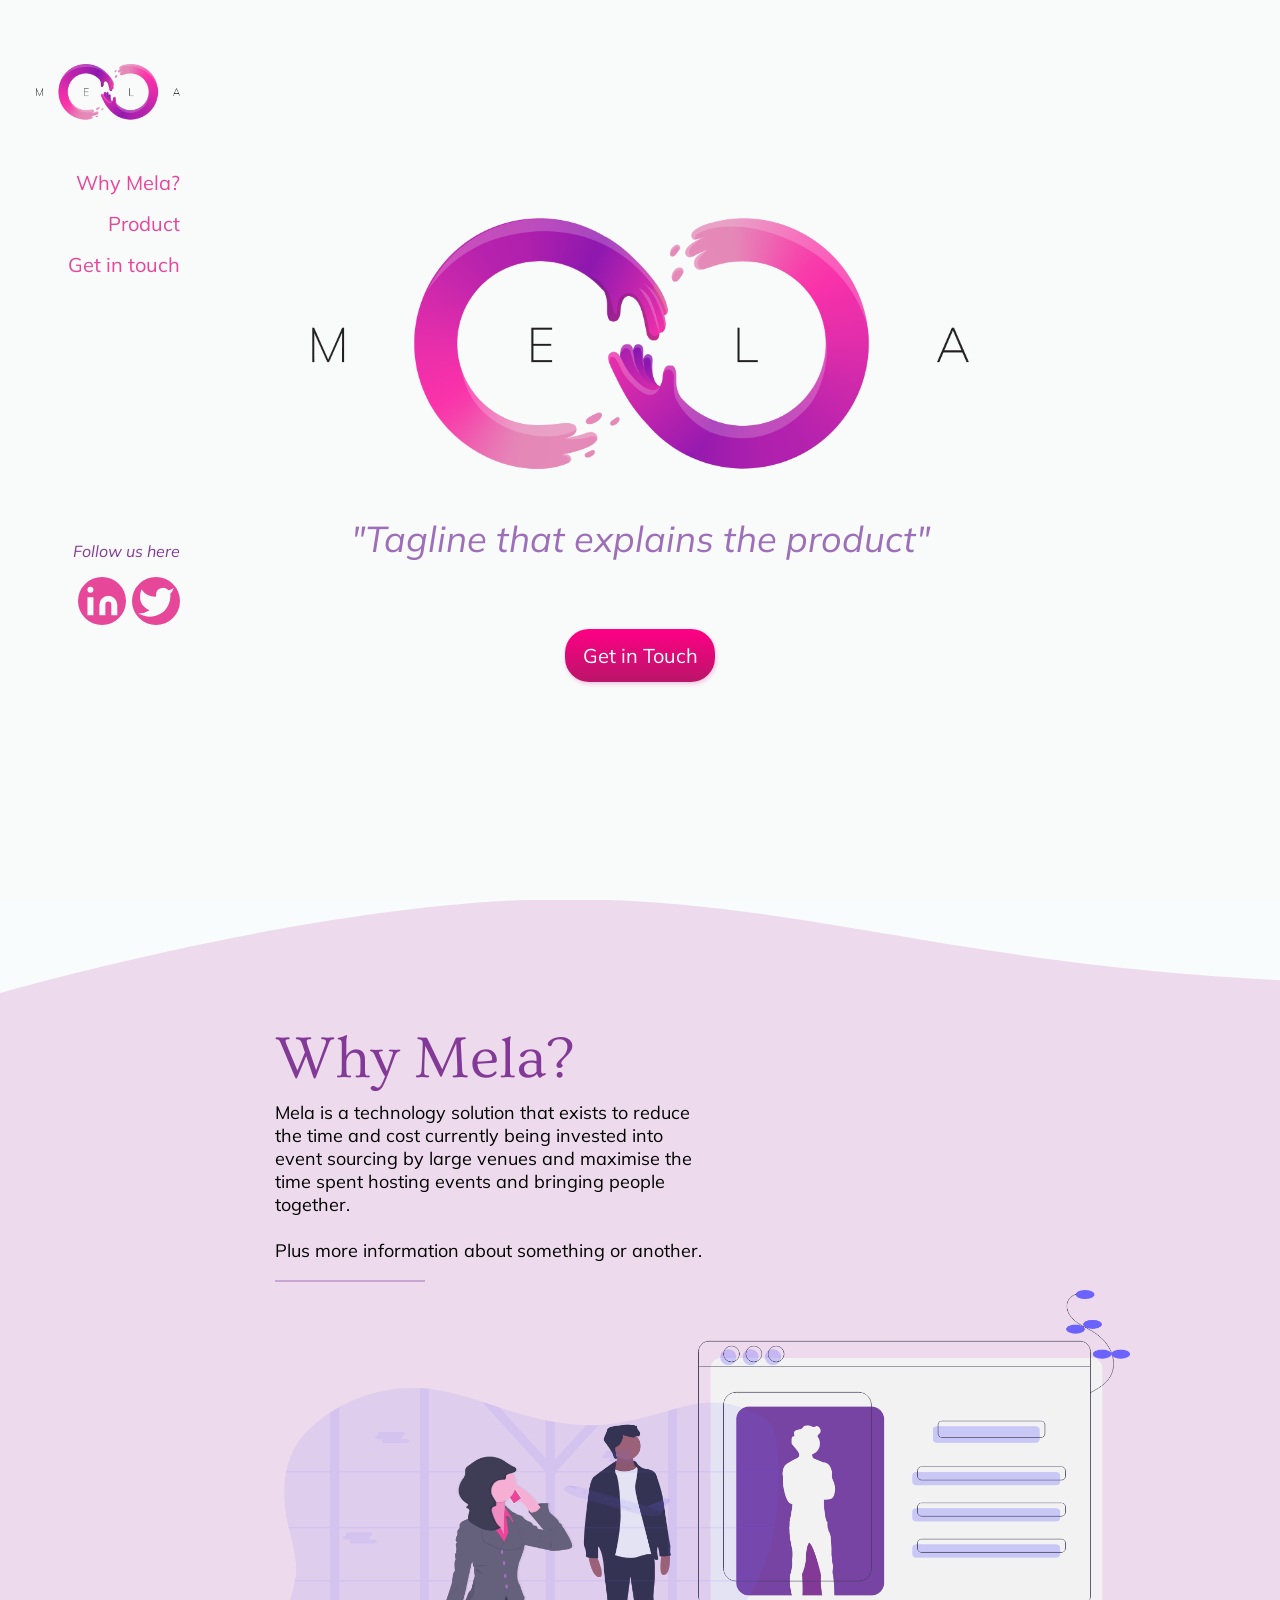
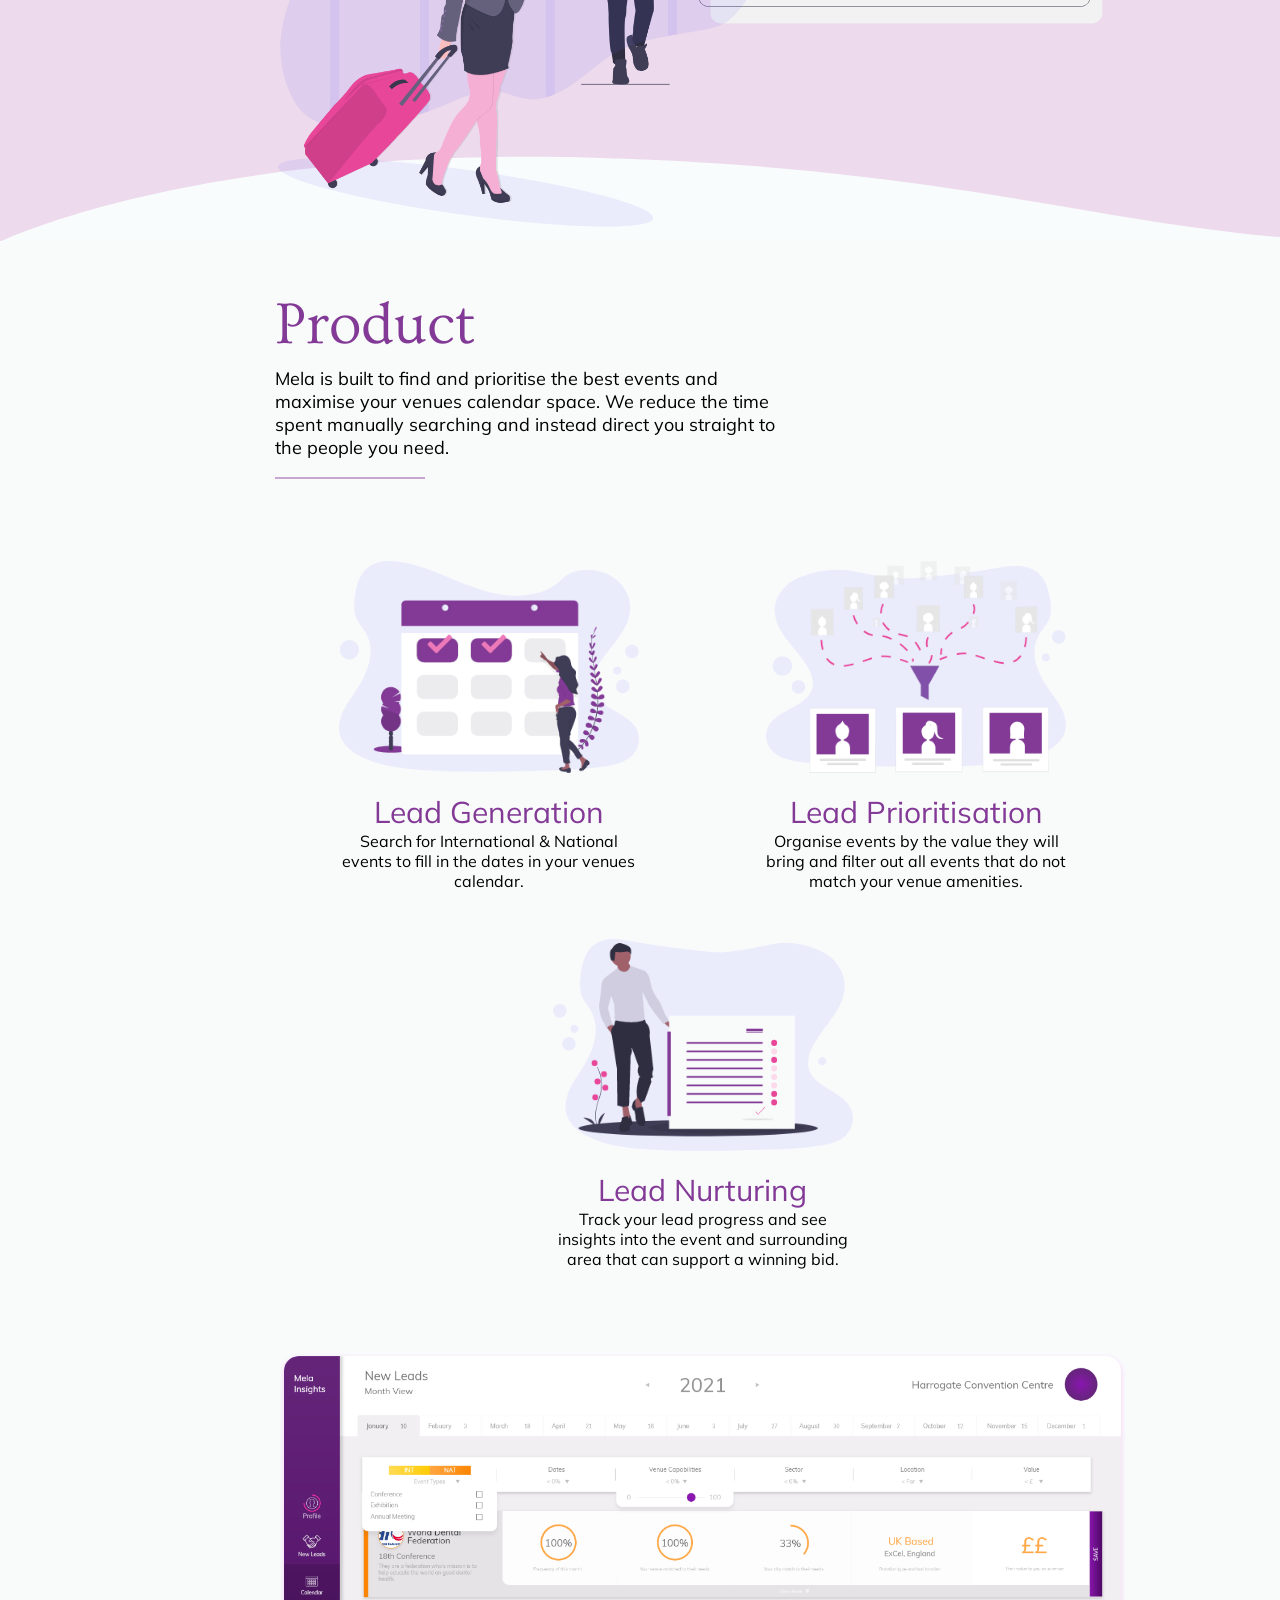
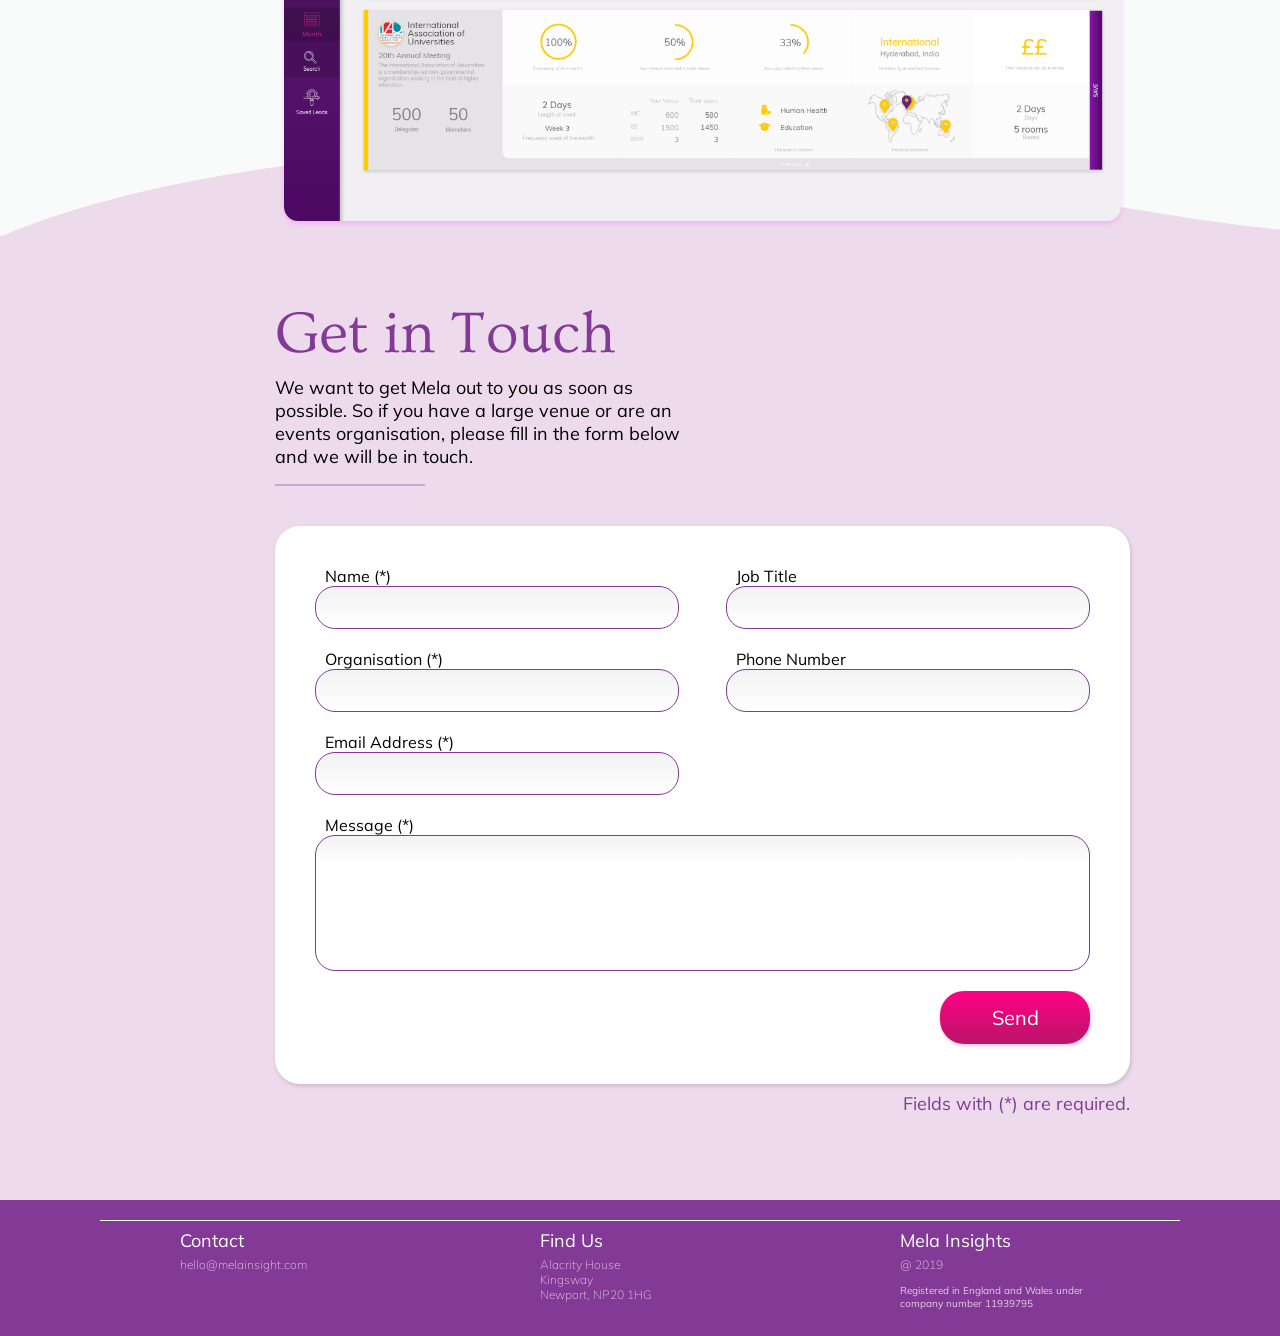
==== landing-v1/index.html @ 6fd34c0c "New Version" ====
<!doctype html>

<html lang="en">
<head>
  <meta charset="utf-8">
  <meta name="viewport" content="width=device-width, initial-scale=1.0">
  <title>Mela</title>
  <link href="https://fonts.googleapis.com/css?family=Muli|Ovo&display=swap" rel="stylesheet">
  <link rel="stylesheet" href="styles/styles.css">
  <!-- Change favicon to a more fitting icon -->
  <link rel="icon" href="images/logo-colour.png">
</head>

<body class="borderbox">
  
  <!-- Navbar -->
  <span id="openNav" onclick="openNav()">&#9776;</span>
  <span id="closeNav" onclick="closeNav()">&times;</span>

  <div id="navbar" class="borderbox">
    <img src="images/logo-colour.png" id="logo-link" />
    <div id="navigation">
      <a id="about-link" href="#">Why Mela?</a>
      <a id="product-link" href="#">Product</a>
      <a id="contact-nav-link" class="contact-link" href="#">Get in touch</a>
    </div>
    <div class='secondary-links'>
      <p>Follow us here</p>
      <div class="social-links">
        <a href="https://www.linkedin.com/company/melainsights/" target="_blank">
          <img src="images/SVG/linkedin.svg" class='social' />
        </a>
        <a href="https://twitter.com/Mela_Insights" target="_blank">
          <img src="images/SVG/twitter.svg" class='social' />
        </a>
      </div>
    </div>
    
    <div id="selector"></div>
  </div>

  <!-- Content -->
  <div id="content" class="container">
    <div id="landing-page">
      <img
        class="landing-page-logo"
        src="images/logo-colour.png"
        alt="Mela's logo"
      />
      <p>"Tagline that explains the product"</p>
      <!-- Call to Action -->
      <button id='cta' class="contact-link">Get in Touch</button>
    </div>

    <!-- About Section -->
    <div id="about" class="container borderbox">
      <div class="wave"></div>
      <div>
        <h2>Why Mela?</h2>
        <p>
          Mela is a technology solution that exists to reduce the time and cost currently being invested into
            event sourcing by large venues and maximise the time spent hosting events and bringing people together.
          <br><br>
          Plus more information about something or another.
        </p>
        <hr align="left" noshade="noshade">
      </div>
      <div class="img-container">
        <img 
        src="images/hero.png"
        alt="Image of business people"
        />
      </div>
    </div>

    <!-- Product Section -->
    <div id="product">
      <div class="wave2"></div>
      <h2>Product</h2>
      <p>
        Mela is built to find and prioritise the best events and maximise your venues calendar space.
         We reduce the time spent manually searching and instead direct you straight to the people you need.
      </p>
      <hr align="left" noshade="noshade">
      <div class="features-list">
        <div class="feature">
          <img
            src="images/lead-generation.png"
            alt="Lead Generation"
            width="300px"
          >
          <div class="primary">
            Lead Generation
          </div>
          <div class="secondary">
            Search for International & National events to fill in the dates in your venues calendar.
          </div>
        </div>
        <div class="feature">
          <img
            src="images/lead-prioritisation.png"
            alt="Lead Prioritisation"
            width="300px"
          >
          <div class="primary">
            Lead Prioritisation
          </div>
          <div class="secondary">
            Organise events by the value they will bring and filter out all events that do not match your
              venue amenities.
          </div>
        </div>
        <div class="feature">
          <img
            src="images/lead-nurturing.png"
            alt="Lead Nurturing"
            width="300px"
          >
          <div class="primary">
            Lead Nurturing
          </div>
          <div class="secondary">
            Track your lead progress and see insights into the event and surrounding area that can support
              a winning bid.
          </div>
        </div>
      </div>
      <img src="images/screenshot.png" class="screenshot">
    </div>

    <!-- Contact Section -->
    <div id="contact">
      <div class='bg-color'></div>
      <h2>Get in Touch</h2>
      <p>
        We want to get Mela out to you as soon as possible. So if you have a large venue or are an events 
        organisation, please fill in the form below and we will be in touch.
      </p>
      <hr align="left" noshade="noshade">
      <div class='form-container'>
        <form class='borderbox'>
          <!-- For a half input, use "section", for two in a row wrap in "row" -->
          <div class='row'>
            <div class="section">
              <label>Name (*)</label>
              <input class="borderbox" required>
            </div>
            <div class="job-section section">
              <label>Job Title</label>
              <input class="borderbox">
            </div>
          </div>
          
          <div class='row'>
            <div class="section">
              <label>Organisation (*)</label>
              <input class="borderbox" required>
            </div>
            <div class="phone-section section">
              <label>Phone Number</label>
              <input class="borderbox">
            </div>
          </div>
  
          <div class="section">
            <label>Email Address (*)</label>
            <input class="borderbox" required>
          </div>
  
          <label>Message (*)</label>
          <textarea class="borderbox" rows="6" required></textarea>
          <div>
            <button>Send</button>
          </div>
        </form>
        <p>Fields with (*) are required.</p>
      </div>
    </div>
  </div>

  <!-- Footer -->
  <div id="footer">
    <div id="footer-content">
      <div class="section">
          <p class="primary">Contact</p>
          <p class="secondary">
            hello@melainsight.com
          </p>
        </div>
        <div class="section">
          <p class="primary">Find Us</p>
          <p class="secondary">
            Alacrity House<br>
            Kingsway<br>
            Newport, NP20 1HG
          </p>
        </div>
        <div class="section">
          <p class="primary">Mela Insights</p>
          <p class="secondary">@ 2019</p>
          <p class="registration">Registered in England and Wales under company number 11939795</p>
        </div>
    </div>
  </div>
  
<!-- Script -->
  <script src="scripts/script.js"></script>
</body>
</html>
---- landing-v1/styles/styles.css ----
/* ::-webkit-scrollbar {
  display: none;
} */

@media all  {
  .borderbox {
    -webkit-box-sizing: border-box; /* Safari/Chrome, other WebKit */
    -moz-box-sizing: border-box;    /* Firefox, other Gecko */
    box-sizing: border-box;         /* Opera/IE 8+ */
  }
  button {
    color: #ffffff;
    cursor: pointer;
    font-family: 'Muli', sans-serif;
    font-size: 18px;
    width: 127px;
    padding: 16px;
    padding-left: 0px;
    padding-right: 0px;
    border: none;
    border-radius: 24px;
    background: linear-gradient(180deg, rgba(255,0,132,1) 0%, rgba(186,21,105,1) 100%);
    box-shadow: 1px 2px 4px rgba(232,70,153,0.3);
  }
    button:focus {
      outline:0;
    }

  .wave {
    position: absolute;
    background-color: #EDDAEC;
    z-index: -10;
    left: -32px;
    right: -32px;
    top: 0;
    bottom: 0;
  }
  .wave::after {
    content: "";
    position: absolute;
    top: -1px;
    left: 0;
    width: 100%;
    height: 3%;
    background: url(../images/SVG/wave1-flip.svg);
    background-repeat: no-repeat;
    background-size: cover;
  }

  .wave2 {
    position: absolute;
    z-index: -10;
    left: -32px;
    right: -32px;
    top: 0;
    bottom: 0;
  }
  .wave2::before {
    content: "";
    position: absolute;
    bottom: -1px;
    left: 0;
    width: 100%;
    height: 6%;
    background: url(../images/SVG/wave2.svg);
    background-repeat: no-repeat;
    background-size: cover;
  }

  html {
    flex-grow: 1;
    overflow-x: hidden;
  }

  body {
    display: flex;
    flex-direction: column;
    position: relative;
    flex-grow: 1;
    margin: 0;
    font-family: 'Muli', sans-serif;
    background-color: #F9FBFB;
    overflow-x: hidden
  }

  .container {
    display: flex;
    flex-grow: 1;
  }

  #content {
    flex-direction: column;
    padding-left: 32px;
    padding-right: 32px;
  }
    #content h2 {
      font-family: 'Ovo', serif;
      margin: 0px;
      font-size: 48px;
      font-weight: 100;
      color: #823A96;
    }

  /* ---------- Navbar ---------- */
  #openNav {
    position: fixed;
    z-index: 1;
    z-index: 10;
    top: 20px;
    left: 20px;
    font-size: 50px;
    cursor: pointer;
    color: #E84699;
    visibility: visible;
  }
  #closeNav {
    position: fixed;
    z-index: 1;
    top: 20px;
    left: 270px;
    font-size: 60px;
    cursor: pointer;
    color: #e84699;
    visibility: hidden;
  }
  #navbar {
    display: flex;
    position: fixed;
    flex-direction: column;
    align-items: flex-end;
    height: 100%;
    padding-top: 50px;
    width: 0;
    z-index: 1;
    background-color: #FBDBEB;
    overflow-x: hidden;
    transition: 0.3s;
  }
    #navbar #logo-link {
      width: 80%;
      padding-right: 30px;
      cursor: pointer;
    }
    #navbar .secondary-links {
      display: flex;
      flex-grow: 1;
      padding-right: 30px;
      flex-direction: column;
      align-items: flex-end;
      justify-content: center;
    }
      #navbar .secondary-links p {
        color: #823A96;
        font-style: italic;
      }
      #navbar .secondary-links .social-links {
        display: flex;
        flex-direction: row;
        justify-content: space-around;
      }
      #navbar .secondary-links .social-links .social {
        margin-bottom: 18px;
        margin-left: 6px;
        width: 48px;
      }
    #navbar #navigation {
      margin-top: 48px;
      display: flex;
      flex-direction: column;
      align-items: flex-end;
    }
      #navbar #navigation a {
        text-decoration: none;
        margin-bottom: 24px;
        padding-right: 24px;
        font-size: 24px;
        color: #E84699;
      }
  
  /* ---------- Landing Page ----------- */

  #landing-page {
    position: relative;
    min-height: 100vh;
    flex-direction: column;
    display: flex;
    justify-content: center;
    align-items: center;
  }
    #landing-page .landing-page-logo {
      width: 100%
    }
    #landing-page p {
      color: #9D6FB8;
      font-style: italic;
      font-size: 30px;
      text-align: center;
    }
    #landing-page #cta {
      position: absolute;
      bottom: 64px;
    }

  /* ---------- About ---------- */

  #about {
    position: relative;
    min-height: 100vh;
    padding-top: 64px;
    flex-direction: column;
  }
    #about p {
      margin-top: 8px;
      font-size: 16px;
      max-width: 500px;
    }
    #about hr {
      width: 150px;
      border: none;
      border-top: 2px solid #C8A6D2;
      background-color: #C8A6D2;
    }
    #about .wave::before {
      content: "";
      position: absolute;
      bottom: -1px;
      left: 0;
      width: 100%;
      height: 6%;
      background: url(../images/SVG/wave1.svg);
      background-repeat: no-repeat;
      background-size: cover;
    }
    #about .img-container {
      padding-top: 24px;
      display: flex;
      align-items: flex-start;
    }
      #about .img-container img {
        width: 100%
      }

  /* ---------- Product ---------- */
  #product {
    position: relative;
    min-height: 100vh;
    flex-direction: column;
    padding-top: 50px;
  }
  #product .wireframe-container {
    display: flex;
    justify-content: space-around;
  }
    #product hr {
      border: none;
      border-top: 2px solid #C8A6D2;
      background-color: #C8A6D2;
      width: 150px;
    }
    #product p {
      margin-top: 8px;
      font-size: 16px;
      max-width: 500px;
    }
    #product .screenshot {
      margin-top: 0px;
      width: 626px;
    }
    #product .features-list {
      flex-wrap: wrap;
      display: flex;
      flex-direction: row;
      justify-content: space-around;
      margin-bottom: 64px;
    }
      #product .features-list .feature {
        display: flex;
        flex-direction: column;
        align-items: center;
        margin: 16px;
        margin-top: 32px;
      }
        #product .features-list .feature .primary {
          font-size: 24px;
          margin-top: 20px;
          color: #823A96
        }
        #product .features-list .feature .secondary {
          font-size: 16px;
          width: 300px;
          text-align: center;
        }
  /* ---------- Contact  ---------- */
  #contact {
    position: relative;
    min-height: 100vh;
    display: flex;
    flex-direction: column;
    padding-top: 64px;
  } 
    #contact .bg-color {
      position: absolute;
      background-color: #EDDAEC;
      z-index: -10;
      left: -32px;
      right: -32px;
      top: 0;
      bottom: 0;
    }
    #contact p {
      margin-top: 8px;
      margin-bottom: 8px;
      font-size: 16px;
      max-width: 500px;
    }
    #contact hr {
      border: none;
      border-top: 2px solid #C8A6D2;
      background-color: #C8A6D2;
      width: 150px;
    }
    #contact .form-container {
      position: relative;
      display: flex;
      flex-direction: column;
    }
      #contact .form-container form {
        display: flex;
        flex-direction: column;
        box-shadow: 1px 2px 4px rgba(0,0,0,0.15);
        background-color: #ffffff;
        padding: 24px;
        padding-top: 32px;
        border-radius: 25px;
      }
      #contact .form-container p {
        color: #823a96;
        text-align: right;
      }
        #contact .form-container form input {
          display: flex;
          font-size: 18px;
          width: 100%;
          flex-grow: 1;
          padding: 10px;
          border: 1px solid #823A96;
          border-radius: 20px;
          background: linear-gradient(180deg,  rgba(0,0,0,0.05) 0%, rgba(255,255,255,1) 100%);
        }
        #contact .form-container form .row {
          flex: 1;
          flex-direction: row;
          width: 100%;
          justify-content: space-between;
        }
        #contact .form-container form label {
          display: block;
          padding-left: 10px;
        }
        #contact .form-container form textarea {
          border: 1px solid #823A96;
          font-size: 18px;
          padding: 7px;
          resize: none;
          border-radius: 20px;
          background: linear-gradient(180deg,  rgba(0,0,0,0.05) 0%, rgba(255,255,255,1) 20%);
        }
        #contact .form-container form .section {
          display: block;
          float: left;
          width: 100%;
          margin-bottom: 20px;
        }
        #contact .form-container form br {
          clear: both;
        }
        #contact .form-container form button {
          margin-top: 20px;
          float: right;
        }

  /* ---------- Footer ---------- */
  #footer {
    background-color: #823A96;
    color: #ffffff;
    padding-left: 32px;
    padding-right: 32px;
  }

  #footer-content {
    margin-top: 20px;
    padding-top: 8px;
    display: flex;
    flex-direction: column;
    justify-content: space-around;
    border-top: 1px solid #ffff;
  }
    #footer-content .section {
      width: 200px;
      margin-bottom: 16px;
    }
      #footer-content .section .primary {
        font-size: 18px;
        margin-bottom: 0px;
        margin-top: 0px;
      }
      #footer-content .section .secondary {
        margin-top: 5px;
        font-size: 12px;
        color: #E6CDE5;
        font-weight: lighter;
      }
      #footer-content .section .registration {
        font-size: 10px;
        color: #E6CDE5;
      }
}

/* Laptop Styling */
@media (min-width: 1024px)  {
  .wave {
    left: -275px;
    right: -150px;
    top: 0;
    bottom: 0;
  }
  .wave::after {
    height: 10%;
  }

  button {
    font-size: 20px;
    width: 150px;
    padding: 14px;
    padding-left: 0px;
    padding-right: 0px;
    border-radius: 24px;
  }

  .wave2 {
    left: -275px;
    right: -150px;
    top: 0;
    bottom: 0;
  }

  #content {
    padding-left: 75px;
    padding-right: 150px;
    margin-left: 200px;
  }
    #content h2 {
      font-size: 60px;
    }

  /* ---------- Navbar ---------- */
  #openNav {
    visibility: hidden;
  }
  #closeNav {
    visibility: hidden;
  }
  #navbar {
    width: 200px;
    padding: 20px;
    padding-top: 64px;
    background-color: rgba(255,255,255,0.1);
  }
    #navbar #selector {
      visibility: hidden;
      background-color: #823A96;
      left: 187px;
      width: 2px;
      height: 20px;
      position: absolute;
      border-radius: 10px
    }
    #navbar #logo-link {
      width: 90%;
      padding-right: 0px;
    }
    #navbar .secondary-links {
      padding-right: 0px;
    }
      #navbar .social-links .social {
        width: 48px;
        padding-right: 0px;
      }
    #navbar #navigation a {
      margin-bottom: 16px;
      font-size: 20px;
      padding-right: 0px;
    }
    #navbar #navigation a:hover {
      text-decoration: underline;
    }

    /* ------- Landing Page -------- */
    #landing-page {
      padding-right: 125px
    }
    #landing-page .landing-page-logo {
      width: 90%;
      max-width: 1100px;
    }

    #landing-page p {
      font-size: 36px;
    }

    #landing-page #cta {
      position: static;
      margin-top: 32px;
    }

    /* ------- About ------- */
    
    #about {
      flex-direction: row;
      justify-content: space-between;
      flex-wrap: wrap;
      padding-top: 125px;
    }
      #about .wave::before {
        height: 10%;
      }
      #about p {
        font-size: 18px;
        width: 434px;
      }
      #about .img-container {
        padding-top: 0;
      }
        #about .img-container img {
          width: 100%;
          min-width: 550px;
        }
    
    /* ------- Product -------- */
    #product p {
      font-size: 18px;
    }
      #product .features-list {
        margin-top: 50px;
      }
      #product .features-list .feature .primary {
        font-size: 30px;
      }
      #product .screenshot {
        width: 100%;
        min-width: 626px;
      }


    /* -------- Contact --------- */

    #contact {
      padding-top: 64px;
    }
      #contact .bg-color {
        left: -275px;
        right: -150px;
        top: 0;
        bottom: 0;
      }
      #contact p {
        font-size: 18px;
        width: 434px;
      }
      #contact .form-container {
        max-width: 958px;
      }
        #contact .form-container p {
          max-width: 100%;
          width: 100%;
        }
        #contact .form-container form {
          display: flex;
          flex-direction: column;
          box-shadow: 1px 2px 4px rgba(0,0,0,0.15);
          background-color: #ffffff;
          padding: 40px;
          width: 100%;
          border-radius: 25px;
          margin-top: 32px
        }
          #contact .form-container form .section {
            width: 47%;
          }
          #contact .form-container form .phone-section {
            margin-left: 6%
          }
          #contact .form-container form .job-section {
            margin-left: 6%
          }



    /* -------- Footer ---------- */
    #footer {
      padding-left: 100px;
      padding-right: 100px;
    }
    
    #footer-content {
      flex-direction: row;
    }
}

@media (min-width: 1400px) {
  #about {
    flex-wrap: nowrap;
  }
}
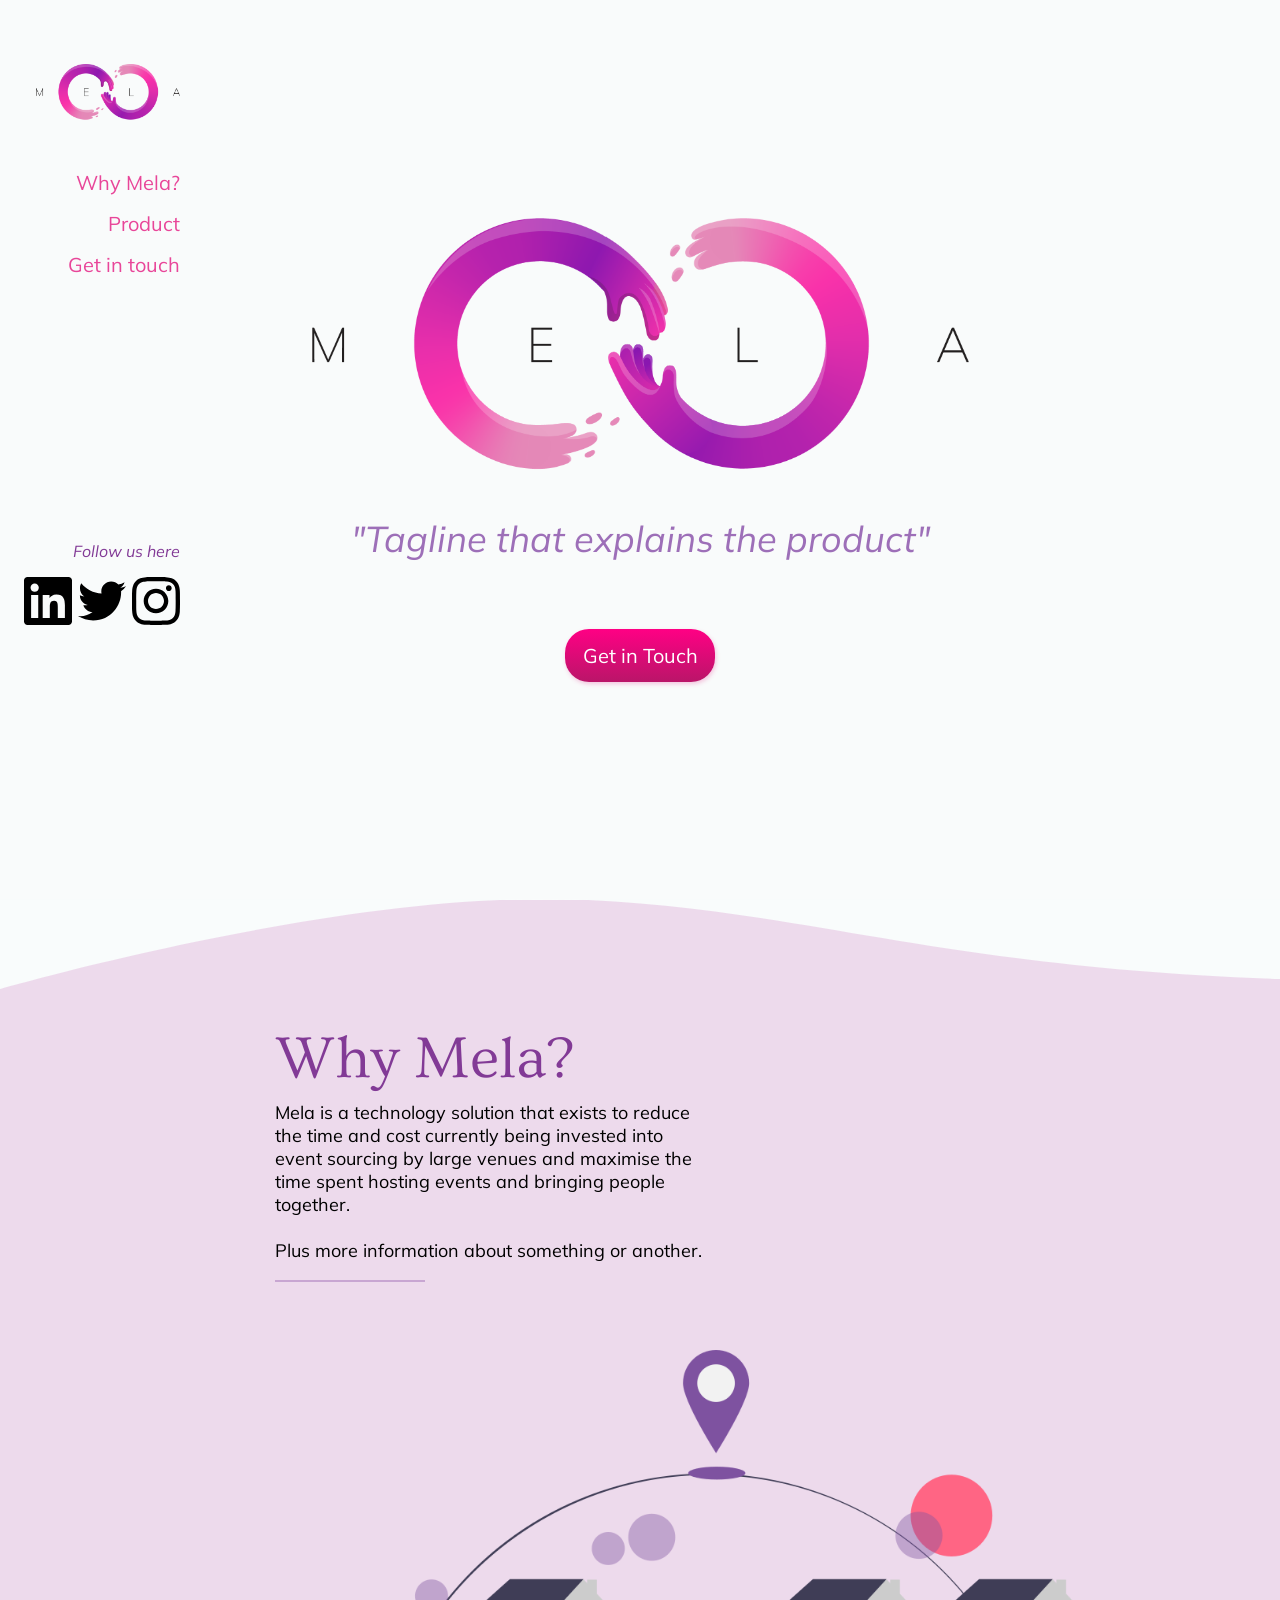
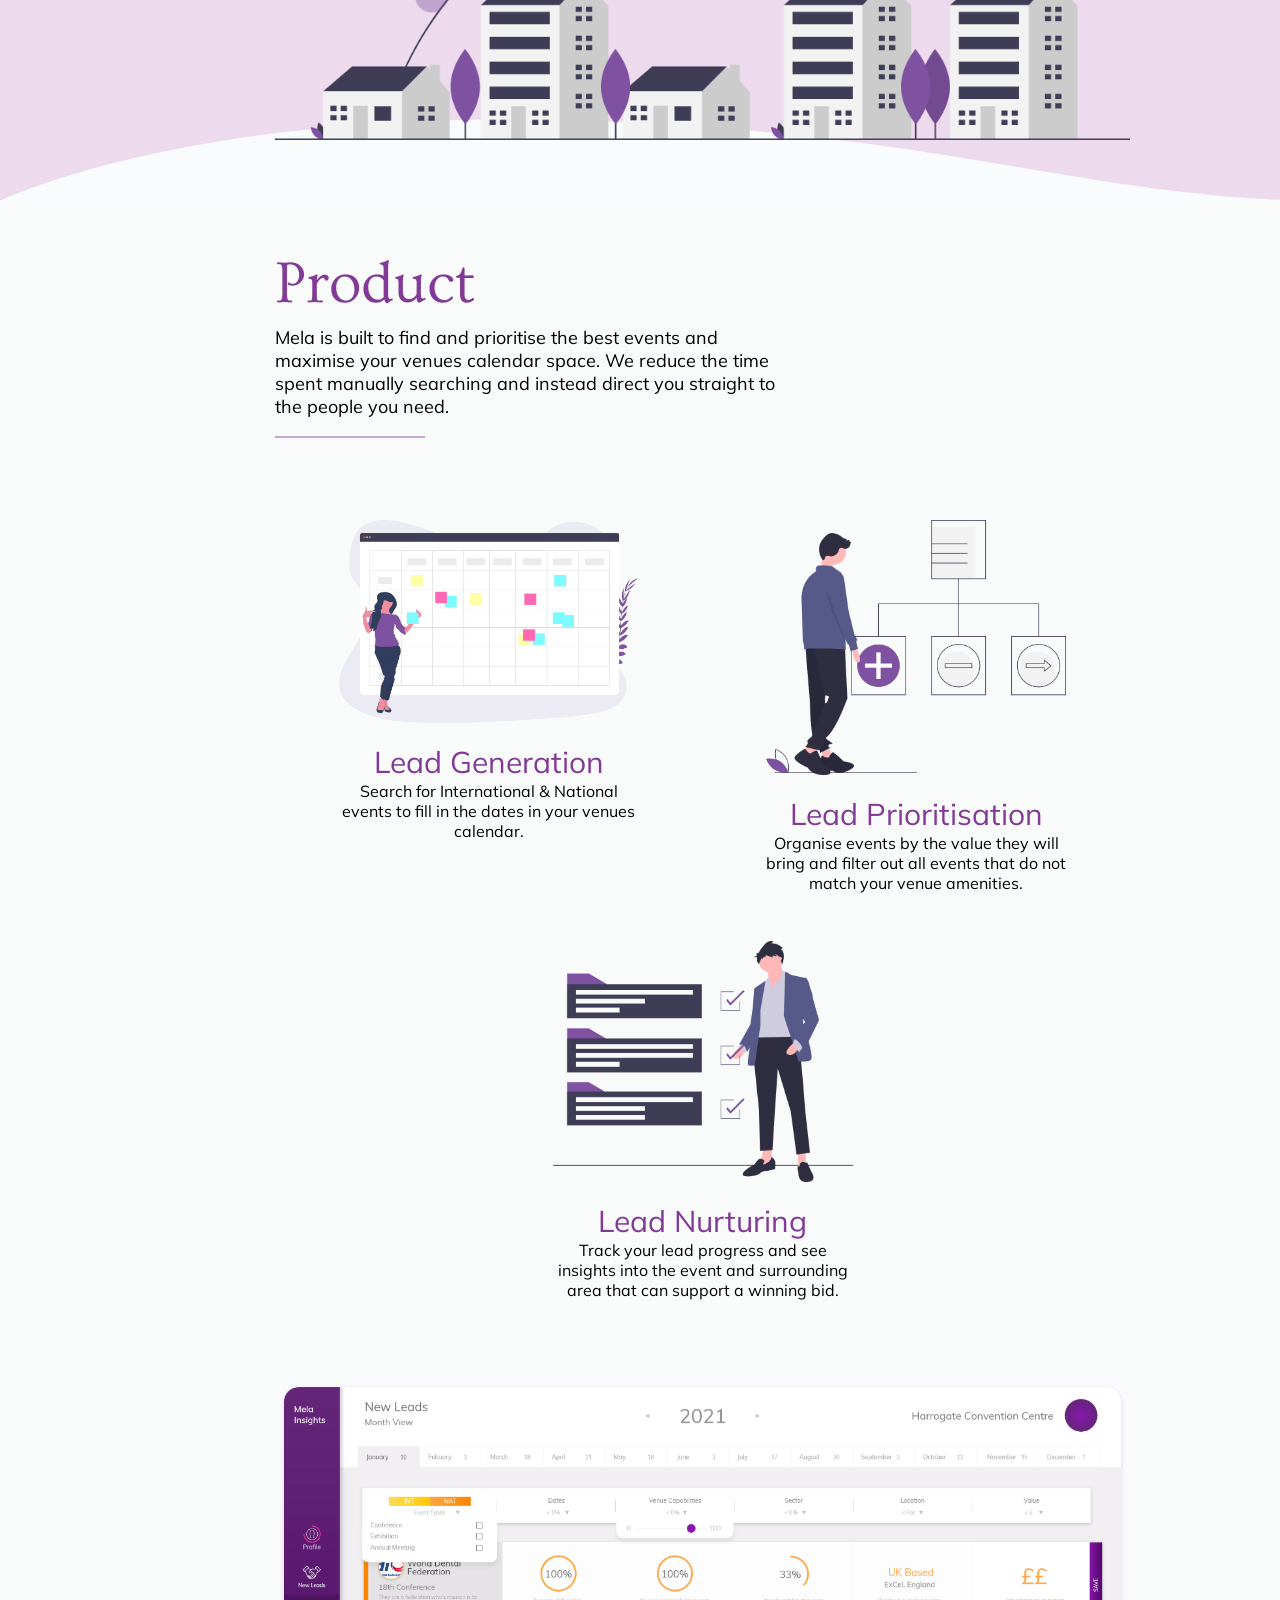
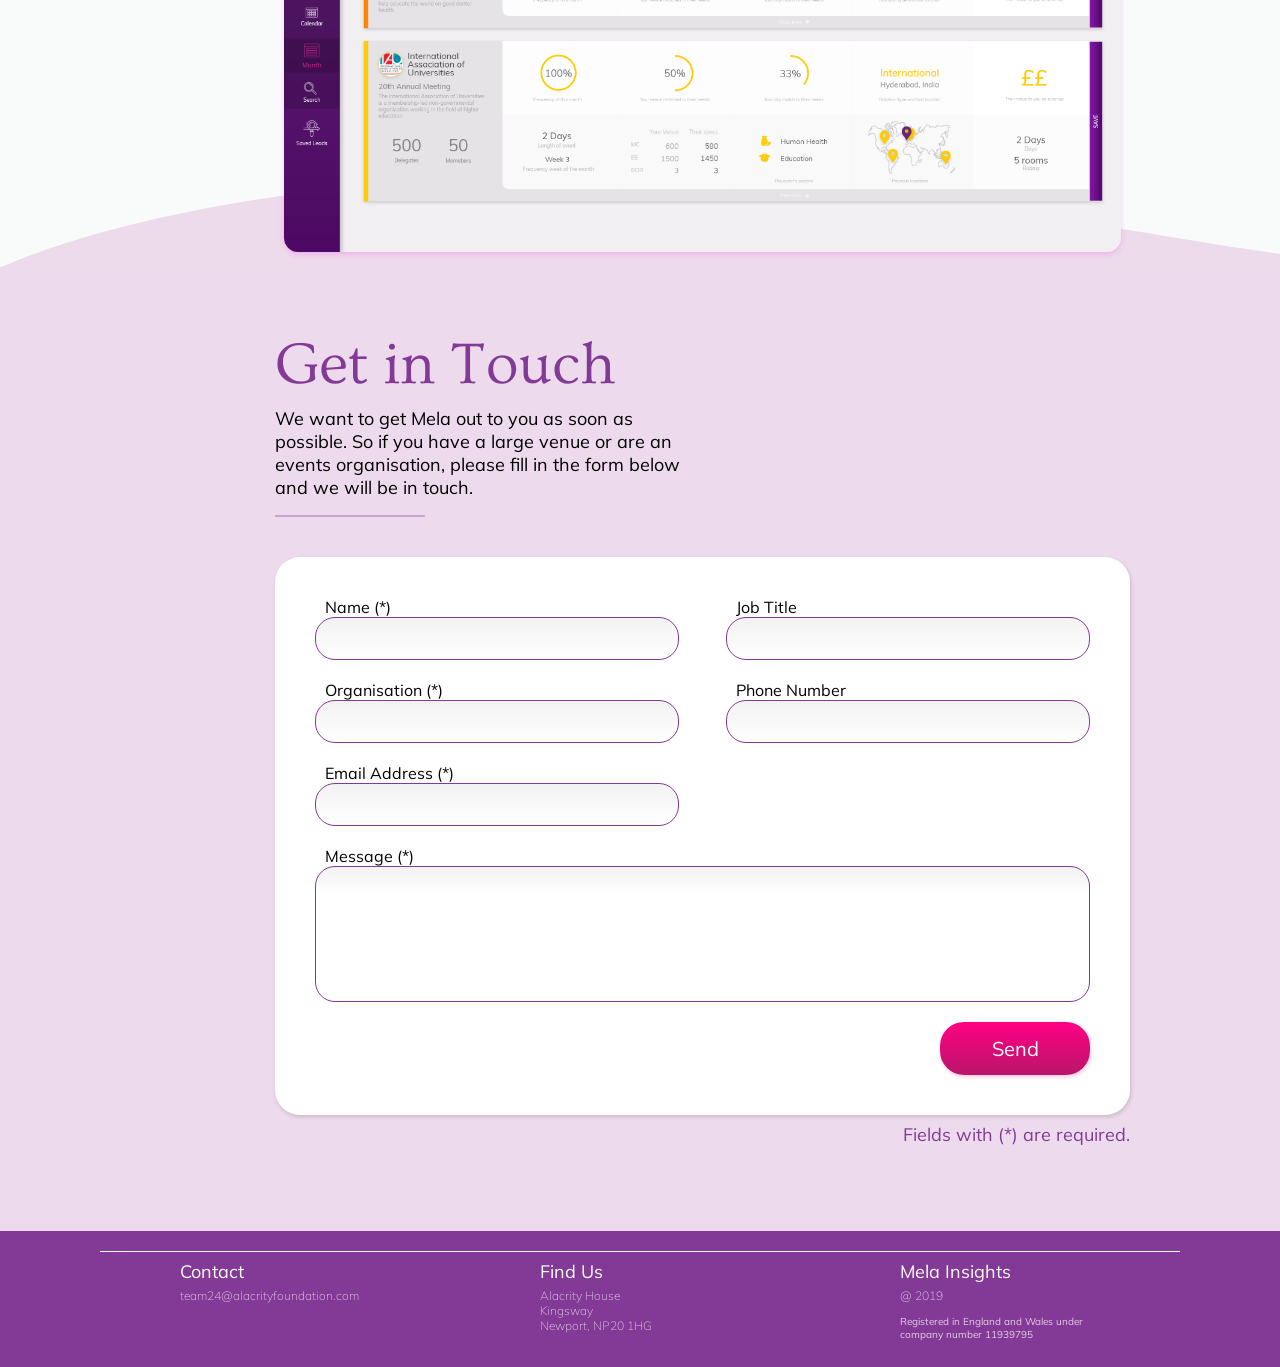
==== commit 8334c53d: "edits on v1" ====
--- a/landing-v1/index.html
+++ b/landing-v1/index.html
@@ -32,6 +32,9 @@
         </a>
         <a href="https://twitter.com/Mela_Insights" target="_blank">
           <img src="images/SVG/twitter.svg" class='social' />
+        </a>
+        <a href="https://instagram.com/Mela_Insights" target="_blank">
+          <img src="images/SVG/instagram.svg" class='social' />
         </a>
       </div>
     </div>
@@ -184,7 +187,7 @@
       <div class="section">
           <p class="primary">Contact</p>
           <p class="secondary">
-            hello@melainsight.com
+            team24@alacrityfoundation.com
           </p>
         </div>
         <div class="section">
